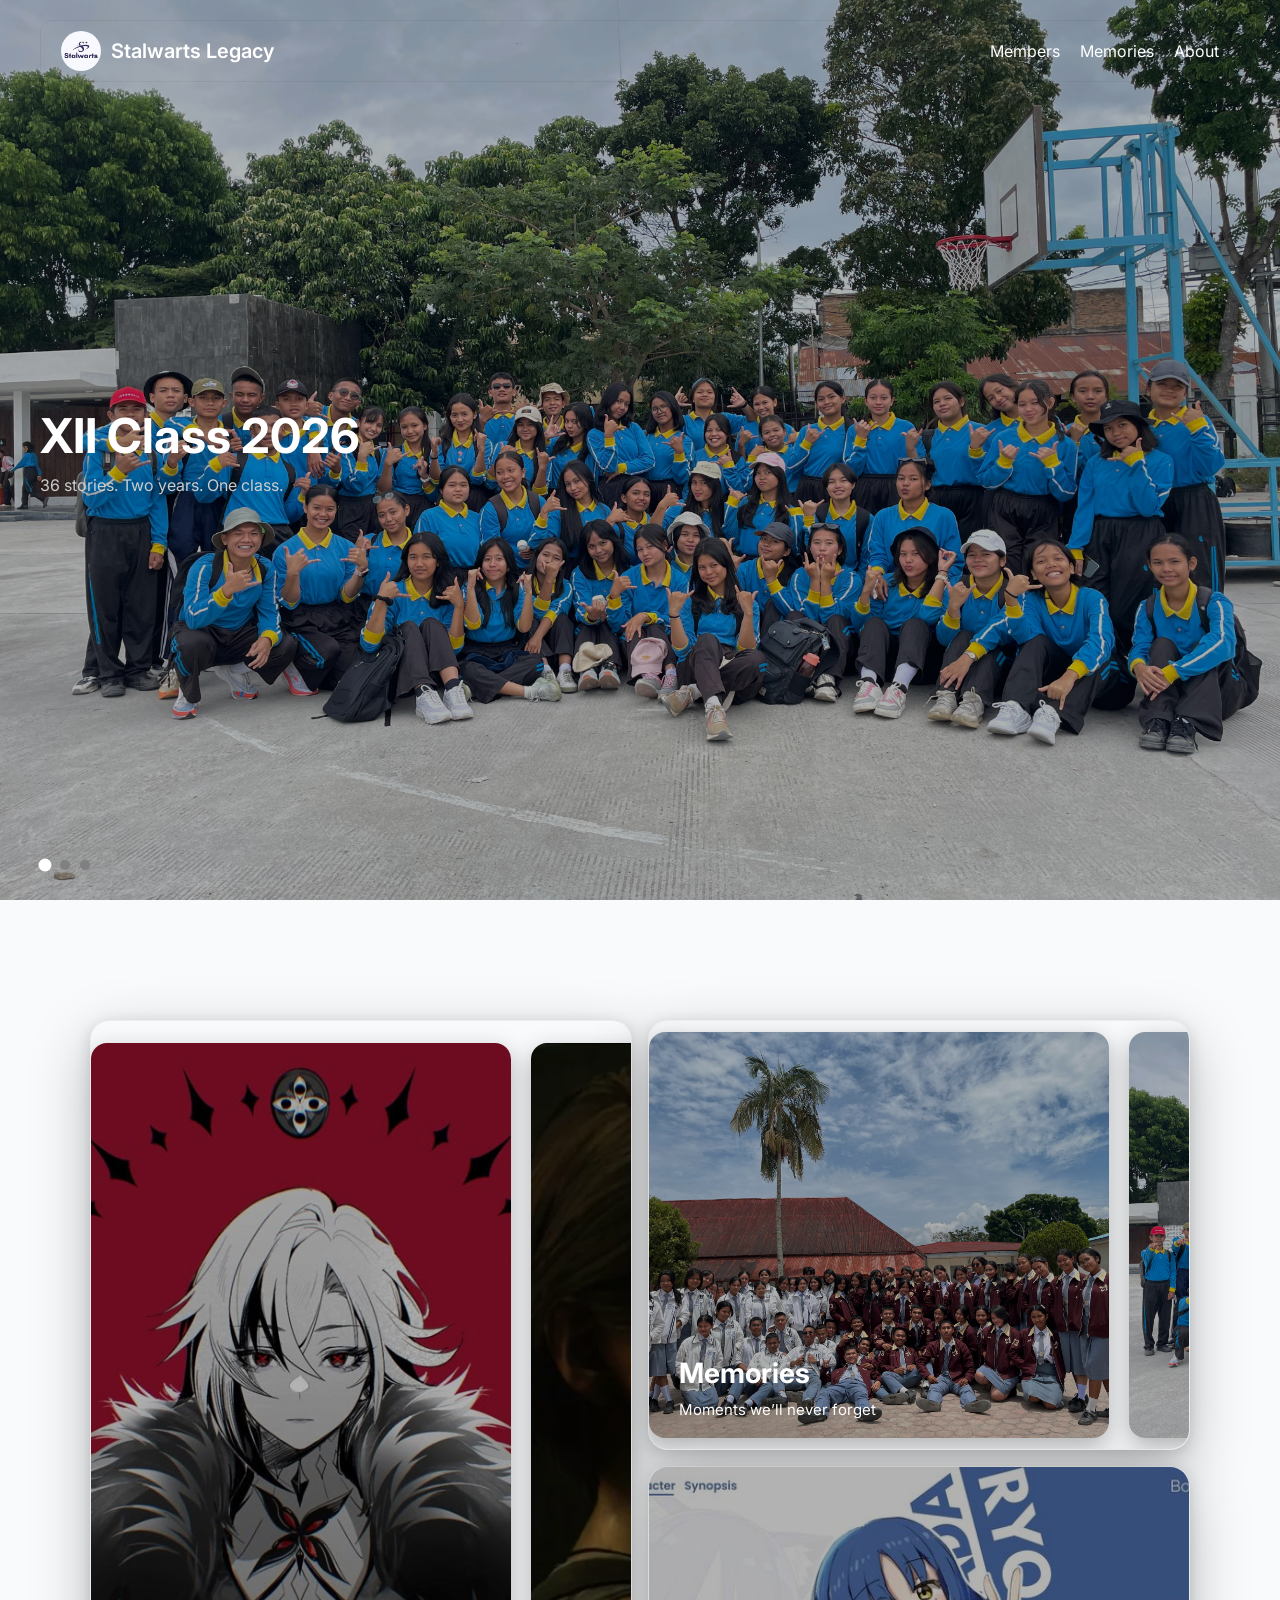
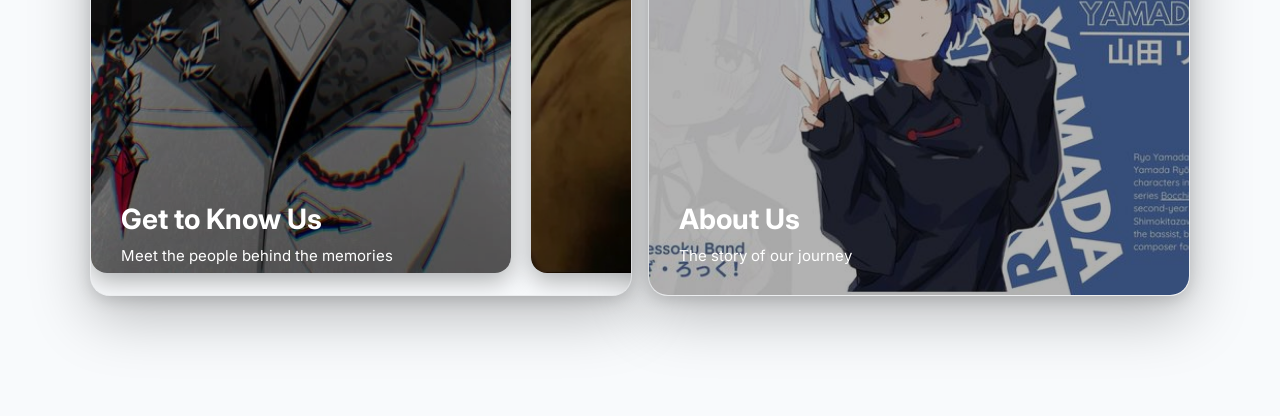
==== index.html @ 66ac6874 "digital yearbook with extra steps" ====
<!DOCTYPE html>
<html lang="en">
<head>
  <meta charset="UTF-8">
  <title>Yearbook 2026</title>
  <link rel="stylesheet" href="style.css">
  <link href="https://fonts.googleapis.com/css2?family=Inter:wght@400;600;800&display=swap" rel="stylesheet">
</head>
<body>

  <!-- NAVBAR (TOP RIGHT) -->
<nav>
  <div class="logo">
    <img src="assets/images/logo.jpg" alt="logo">
    <span>Stalwarts Legacy</span>
  </div>

<ul>
  <li><a href="members.html">Members</a></li>
  <li><a href="memories.html">Memories</a></li>
  <li><a href="about.html">About</a></li>
</ul>
</nav>

  <!-- LANDING -->
  <section class="landing">

    <!-- SLIDES -->
    <div class="slides">
      <img src="assets/images/m4.jpeg" class="slide active">
      <img src="assets/images/m3.jpeg" class="slide">
      <img src="assets/images/m9.jpeg" class="slide">
    </div>

    <!-- OVERLAY CONTENT -->
    <div class="overlay">
      <h1>XII Class 2026</h1>
      <p>36 stories. Two years. One class.</p>
    </div>

    <!-- BOTTOM CONTROLS -->
    <div class="controls">
      <span class="dot active" onclick="goToSlide(0)"></span>
      <span class="dot" onclick="goToSlide(1)"></span>
      <span class="dot" onclick="goToSlide(2)"></span>
    </div>

  </section>

  

<!-- member -->
<section class="menu">
  <div class="menu-container">

    <a href="members.html" class="menu-card">

  <!-- MOVING IMAGES -->
  <div class="scroll-track">
    <img src="assets/images/members/1.jpg">
    <img src="assets/images/members/2.jpg">
    <img src="assets/images/members/3.jpg">
    <img src="assets/images/members/4.jpg">
    <img src="assets/images/members/5.jpg">
    <img src="assets/images/members/6.jpg">
    <img src="assets/images/members/1.jpg">
    <img src="assets/images/members/2.jpg">
    <img src="assets/images/members/3.jpg">
    <img src="assets/images/members/4.jpg">
    <img src="assets/images/members/5.jpg">
    <img src="assets/images/members/6.jpg">
  </div>

  <!-- TEXT -->
  <div class="menu-overlay">
    <h3>Get to Know Us</h3>
    <p>Meet the people behind the memories</p>
  </div>

</a>

<a href="memories.html" class="menu-card memories-card">

  <div class="scroll-track landscape">
    <img src="assets/images/m1.jpeg">
    <img src="assets/images/m2.jpeg">
    <img src="assets/images/m3.jpeg">
    <img src="assets/images/m4.jpeg">
    <img src="assets/images/m5.jpeg">
    <img src="assets/images/m6.jpeg">
    <img src="assets/images/m7.jpeg">
    <img src="assets/images/m8.jpeg">
    <img src="assets/images/m9.jpeg">
    <img src="assets/images/m10.jpeg">
    <img src="assets/images/m11.jpeg">
    <img src="assets/images/m12.jpeg">
    <img src="assets/images/m13.jpeg">
    <img src="assets/images/m14.jpeg">
    <img src="assets/images/m1.jpeg">
    <img src="assets/images/m2.jpeg">
    <img src="assets/images/m3.jpeg">
    <img src="assets/images/m4.jpeg">
    <img src="assets/images/m5.jpeg">
    <img src="assets/images/m6.jpeg">
    <img src="assets/images/m7.jpeg">
    <img src="assets/images/m8.jpeg">
    <img src="assets/images/m9.jpeg">
    <img src="assets/images/m10.jpeg">
    <img src="assets/images/m11.jpeg">
    <img src="assets/images/m12.jpeg">
    <img src="assets/images/m13.jpeg">
    <img src="assets/images/m14.jpeg">

  </div>
      <div class="menu-overlay">
        <h3>Memories</h3>
        <p>Moments we’ll never forget</p>
      </div>
    </a>

    <a href="about.html" class="menu-card">
      <img src="assets/images/about.jpg">
      <div class="menu-overlay">
        <h3>About Us</h3>
        <p>The story of our journey</p>
      </div>
    </a>

  </div>
</section>

  <script src="script.js"></script>
</body>
</html>
---- style.css ----
* {
  margin: 0;
  padding: 0;
  box-sizing: border-box;
  font-family: 'Inter', sans-serif;
}

body {
  background: #f8fafc;
  color: white;
}

:root {
  --primary: #3b82f6;
}

/* NAVBAR */
nav {
  position: absolute;
  top: 20px;
  left: 40px;
  right: 40px;
  display: flex;
  justify-content: space-between;
  align-items: center;
  z-index: 10;
  border: 1px solid rgba(0,0,0,0.05);
  padding: 10px 20px;
  border-radius: 12px;
}

/* LOGO SECTION */
.logo {
  display: flex;
  align-items: center;
  gap: 10px;
  cursor: pointer;
  transition: 0.3s;
}

.logo img {
  width: 40px;
  height: 40px;
  object-fit: contain;
  border-radius: 50%;
}

.logo span {
  font-size: 20px;
  font-weight: 600;
}

.logo:hover {
  opacity: 0.8;
}

nav ul {
  display: flex;
  gap: 20px;
  list-style: none;
}

/* LANDING */
.landing {
  height: 100vh;
  position: relative;
  overflow: hidden;
}

/* SLIDES */
.slides {
  position: absolute;
  width: 100%;
  height: 100%;
}

.slide {
  position: absolute;
  width: 100%;
  height: 100%;
  object-fit: cover;
  opacity: 0;
  transition: opacity 1s ease;
}

.slide.active {
  opacity: 1;
}

/* DARK OVERLAY */
.landing::after {
  content: "";
  position: absolute;
  width: 100%;
  height: 100%;
  background: linear-gradient(
  to right,
  rgba(0,0,0,0.3),
  rgba(0,0,0,0.3)
);
}



/* TEXT */

.overlay h1 {
  font-size: 48px;
}

.overlay p {
  margin-top: 10px;
  color: #ccc;
}

/* DOT CONTROLS */
.controls {
  position: absolute;
  bottom: 30px;
  left: 40px;
  display: flex;
  gap: 10px;
  z-index: 2;
}

.dot {
  width: 10px;
  height: 10px;
  background: gray;
  border-radius: 50%;
  cursor: pointer;
  transition: 0.3s;
}

.dot:hover {
  transform: scale(1.3);
}

.dot.active {
  background: white;
  transform: scale(1.3);
}

.overlay {
  position: absolute;
  z-index: 2;
  top: 50%;
  left: 40px;
  transform: translateY(-50%);
  opacity: 0;
  animation: fadeUp 1s ease forwards;
}

@keyframes fadeUp {
  from {
    opacity: 0;
    transform: translateY(-30%);
  }
  to {
    opacity: 1;
    transform: translateY(-50%);
  }
}

nav li {
  cursor: pointer;
  position: relative;
  color: #ffffff;
}

nav li::after {
  content: "";
  position: absolute;
  width: 0%;
  height: 2px;
  background: white;
  left: 0;
  bottom: -5px;
  transition: 0.3s;
}

nav li:hover::after {
  width: 100%;
  background: var(--primary);
}

.menu {
  padding: 120px 60px;
  display: flex;
  justify-content: center;
  background: linear-gradient(135deg, #bfdbfe, #a5b4fc, #c4b5fd);
  background-attachment: fixed;
}

.menu-container {
  max-width: 1100px;
  margin: auto;
  display: grid;
  grid-template-columns: 1fr 1fr;
  grid-template-rows: calc(50vh - 20px) calc(50vh - 20px);
  gap: 16px;
}

.menu-card:first-child {
  grid-row: 1 / 3;
}

/* CARD */
.menu-card {
  background: transparent;
  border: 1px solid rgba(0,0,0,0.05);
  box-shadow: 0 20px 60px rgba(0,0,0,0.25), 0 4px 16px rgba(0,0,0,0.15);
  position: relative;
  height: 100%; /* almost fullscreen */
  border-radius: 20px;
  overflow: hidden;
}

.menu-card h3 {
  margin-bottom: 10px;
}

.menu-card p {
  color: #94a3b8;
  font-size: 14px;
}

.menu-card::after {
  content: "";
  position: absolute;
  width: 100%;
  height: 100%;
  background: linear-gradient(
    to top,
    rgba(0,0,0,0.75),
    rgba(0,0,0,0.2),
    transparent
  );
}

/* HOVER EFFECT */
.menu-card:hover {
  transform: translateY(-8px);
  color: white;
  box-shadow: 0 32px 80px rgba(0,0,0,0.35), 0 8px 24px rgba(0,0,0,0.2);
}

.menu-card:hover img {
  transform: scale(1.05);
}

.menu-card:hover::after {
  background: rgba(0,0,0,0.3);
}

.menu-card:hover .scroll-track img {
  transform: scale(1.02);
  filter: brightness(0.9);
}

.menu-card img {
  width: 100%;
  height: 100%;
  object-fit: cover;
  transition: 0.5s;
  filter: brightness(0.7);
}

/* DARK OVERLAY */
.menu-overlay {
  position: absolute;
  bottom: 30px;
  left: 30px;
  z-index: 2;
}

.menu-overlay h3 {
  font-size: 28px;
}

.menu-overlay p {
  color: #ffffff;
  font-size: 15px;
}


/* TRACK CONTAINER */
.scroll-track {
  display: flex;
  width: max-content;
  align-items: center;
  height: 100%;
  animation: scrollLeft 60s linear infinite;
}

/* IMAGES */
.scroll-track img {
  height: 95%;
  aspect-ratio: unset;
  width: 420px; /* small vertical cards */
  object-fit: cover;
  border-radius: 16px;
  flex-shrink: 0;
  box-shadow: 0 8px 25px rgba(0,0,0,0.3);
  transition: 0.3s;
  margin-right: 20px;
}

/* LANDSCAPE VERSION */
.scroll-track.landscape img {
  aspect-ratio: unset;  /* landscape */
  width: 460px;          /* wider */
  margin-right: 20px;
  height: 95%;
}

/* ANIMATION */
@keyframes scrollLeft {
  from {
    transform: translateX(0);
  }
  to {
    transform: translateX(-50%);
  }
}

.menu-card:link,
.menu-card:visited {
  color: white;
  text-decoration: none;
}

.menu-card {
  display: block;
}

nav ul a {
  color: white;
  text-decoration: none;
}
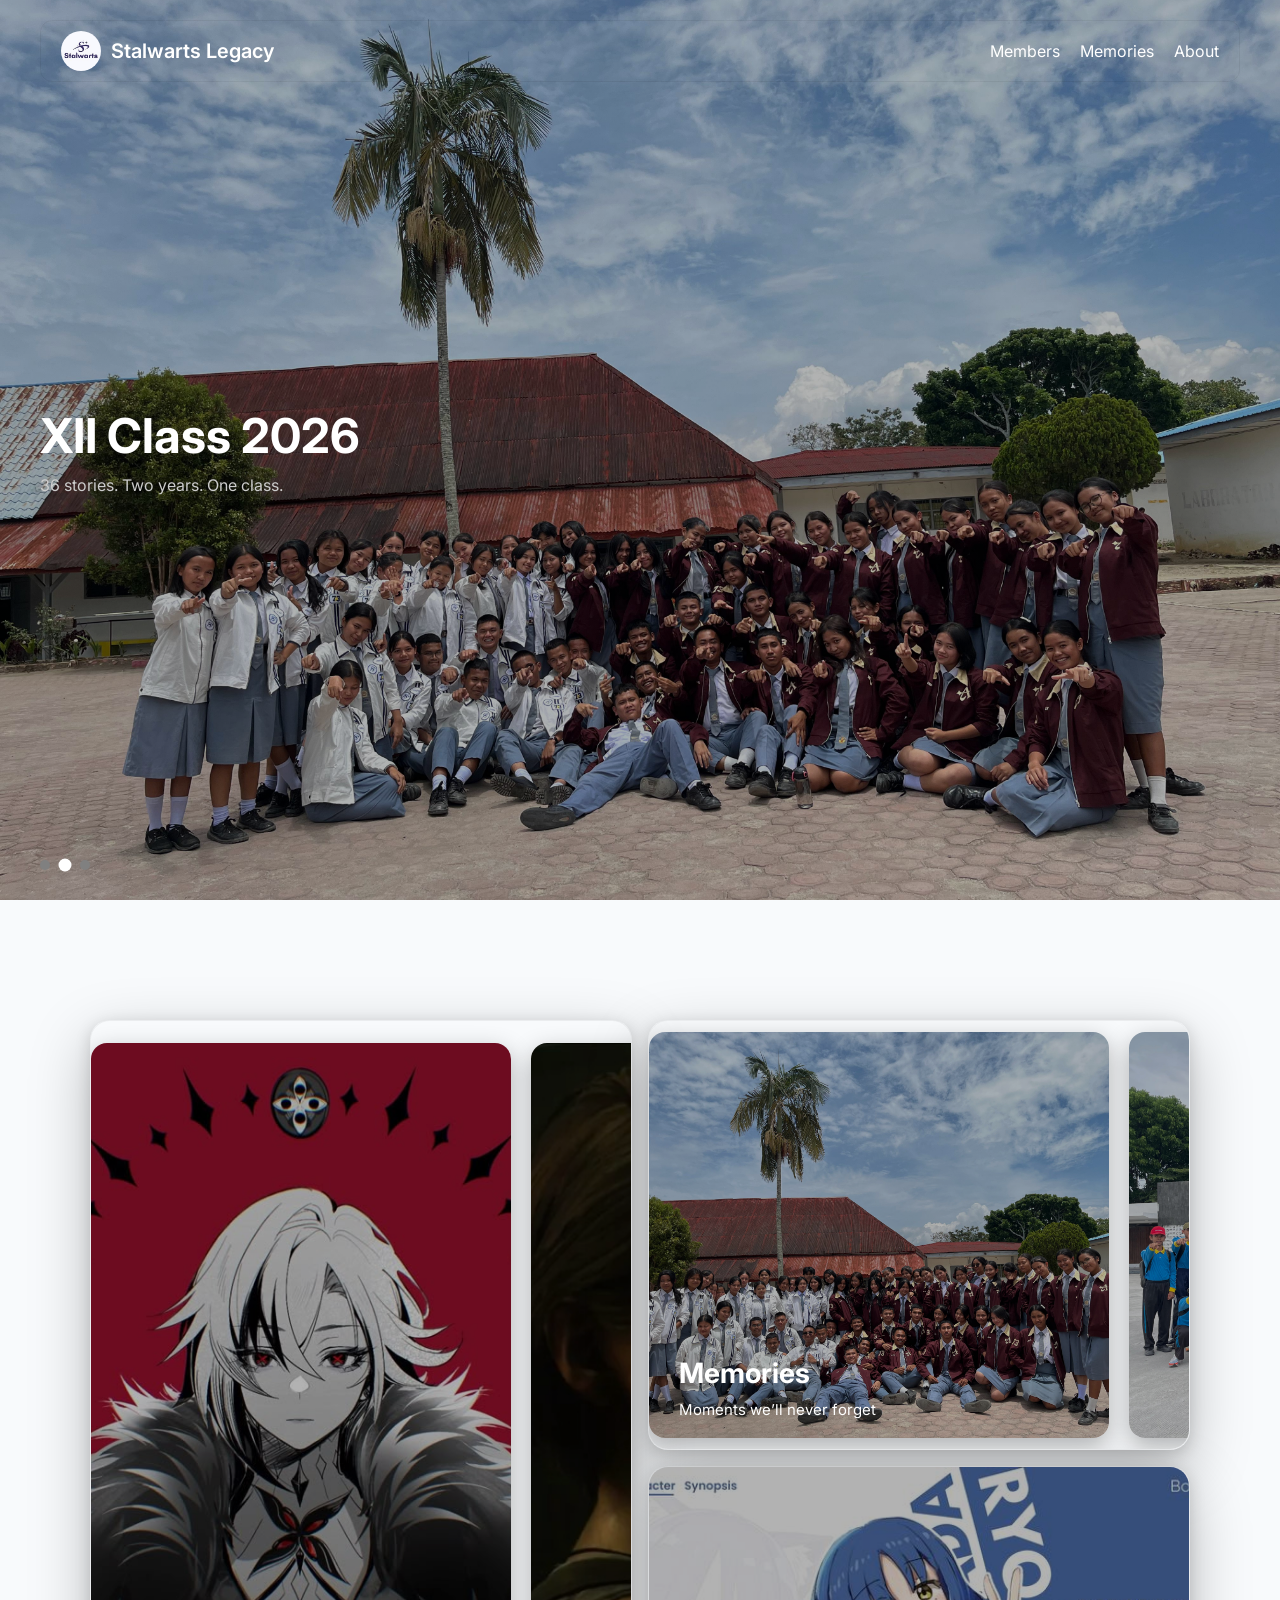
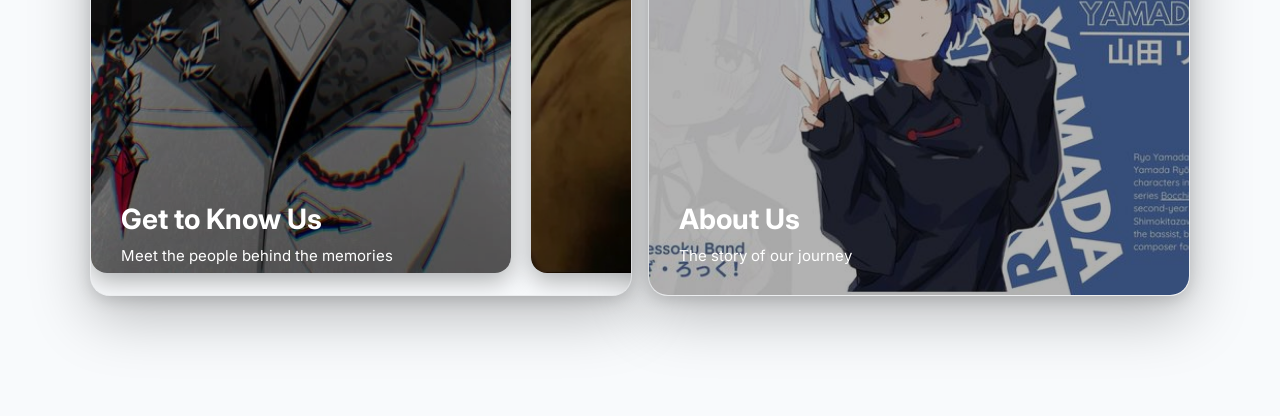
==== commit a747f9e6: "mobile fix" ====
--- a/index.html
+++ b/index.html
@@ -2,6 +2,7 @@
 <html lang="en">
 <head>
   <meta charset="UTF-8">
+  <meta name="viewport" content="width=device-width, initial-scale=1.0">
   <title>Yearbook 2026</title>
   <link rel="stylesheet" href="style.css">
   <link href="https://fonts.googleapis.com/css2?family=Inter:wght@400;600;800&display=swap" rel="stylesheet">
--- a/style.css
+++ b/style.css
@@ -100,10 +100,7 @@
 );
 }
 
-
-
 /* TEXT */
-
 .overlay h1 {
   font-size: 48px;
 }
@@ -211,7 +208,7 @@
   border: 1px solid rgba(0,0,0,0.05);
   box-shadow: 0 20px 60px rgba(0,0,0,0.25), 0 4px 16px rgba(0,0,0,0.15);
   position: relative;
-  height: 100%; /* almost fullscreen */
+  height: 100%;
   border-radius: 20px;
   overflow: hidden;
 }
@@ -283,7 +280,6 @@
   font-size: 15px;
 }
 
-
 /* TRACK CONTAINER */
 .scroll-track {
   display: flex;
@@ -297,7 +293,7 @@
 .scroll-track img {
   height: 95%;
   aspect-ratio: unset;
-  width: 420px; /* small vertical cards */
+  width: 420px;
   object-fit: cover;
   border-radius: 16px;
   flex-shrink: 0;
@@ -308,20 +304,16 @@
 
 /* LANDSCAPE VERSION */
 .scroll-track.landscape img {
-  aspect-ratio: unset;  /* landscape */
-  width: 460px;          /* wider */
+  aspect-ratio: unset;
+  width: 460px;
   margin-right: 20px;
   height: 95%;
 }
 
 /* ANIMATION */
 @keyframes scrollLeft {
-  from {
-    transform: translateX(0);
-  }
-  to {
-    transform: translateX(-50%);
-  }
+  from { transform: translateX(0); }
+  to   { transform: translateX(-50%); }
 }
 
 .menu-card:link,
@@ -339,3 +331,128 @@
   text-decoration: none;
 }
 
+/* ─────────────────────────────────────────────
+   MOBILE  (≤ 768px)
+───────────────────────────────────────────── */
+@media (max-width: 768px) {
+
+  /* NAVBAR */
+  nav {
+    top: 12px;
+    left: 12px;
+    right: 12px;
+    padding: 8px 14px;
+    background: rgba(0,0,0,0.45);
+    backdrop-filter: blur(10px);
+    border-color: rgba(255,255,255,0.15);
+  }
+
+  .logo span {
+    font-size: 14px;
+  }
+
+  .logo img {
+    width: 30px;
+    height: 30px;
+  }
+
+  nav ul {
+    gap: 14px;
+  }
+
+  nav ul a,
+  nav li {
+    font-size: 13px;
+  }
+
+  /* LANDING TEXT */
+  .overlay {
+    left: 20px;
+    right: 20px;
+  }
+
+  .overlay h1 {
+    font-size: 32px;
+    line-height: 1.1;
+  }
+
+  .overlay p {
+    font-size: 14px;
+  }
+
+  .controls {
+    left: 20px;
+    bottom: 24px;
+  }
+
+  /* MENU SECTION — single column stack */
+  .menu {
+    padding: 60px 16px 60px;
+  }
+
+  .menu-container {
+    grid-template-columns: 1fr;
+    grid-template-rows: 56vw 56vw 56vw;
+    gap: 14px;
+    width: 100%;
+  }
+
+  /* Reset the tall spanning on mobile */
+  .menu-card:first-child {
+    grid-row: auto;
+  }
+
+  .menu-overlay {
+    bottom: 20px;
+    left: 20px;
+  }
+
+  .menu-overlay h3 {
+    font-size: 20px;
+  }
+
+  .menu-overlay p {
+    font-size: 13px;
+  }
+
+  /* Faster scroll animation so it doesn't feel sluggish on narrower cards */
+  .scroll-track {
+    animation-duration: 30s;
+  }
+
+  .scroll-track img {
+    width: 200px;
+    border-radius: 10px;
+    margin-right: 12px;
+  }
+
+  .scroll-track.landscape img {
+    width: 220px;
+  }
+}
+
+/* ─────────────────────────────────────────────
+   SMALL PHONES  (≤ 430px)
+───────────────────────────────────────────── */
+@media (max-width: 430px) {
+  .overlay h1 {
+    font-size: 26px;
+  }
+
+  nav ul {
+    gap: 10px;
+  }
+
+  nav ul a,
+  nav li {
+    font-size: 12px;
+  }
+
+  .logo span {
+    display: none; /* just show logo icon on very small screens */
+  }
+
+  .menu-container {
+    grid-template-rows: 60vw 60vw 60vw;
+  }
+}
